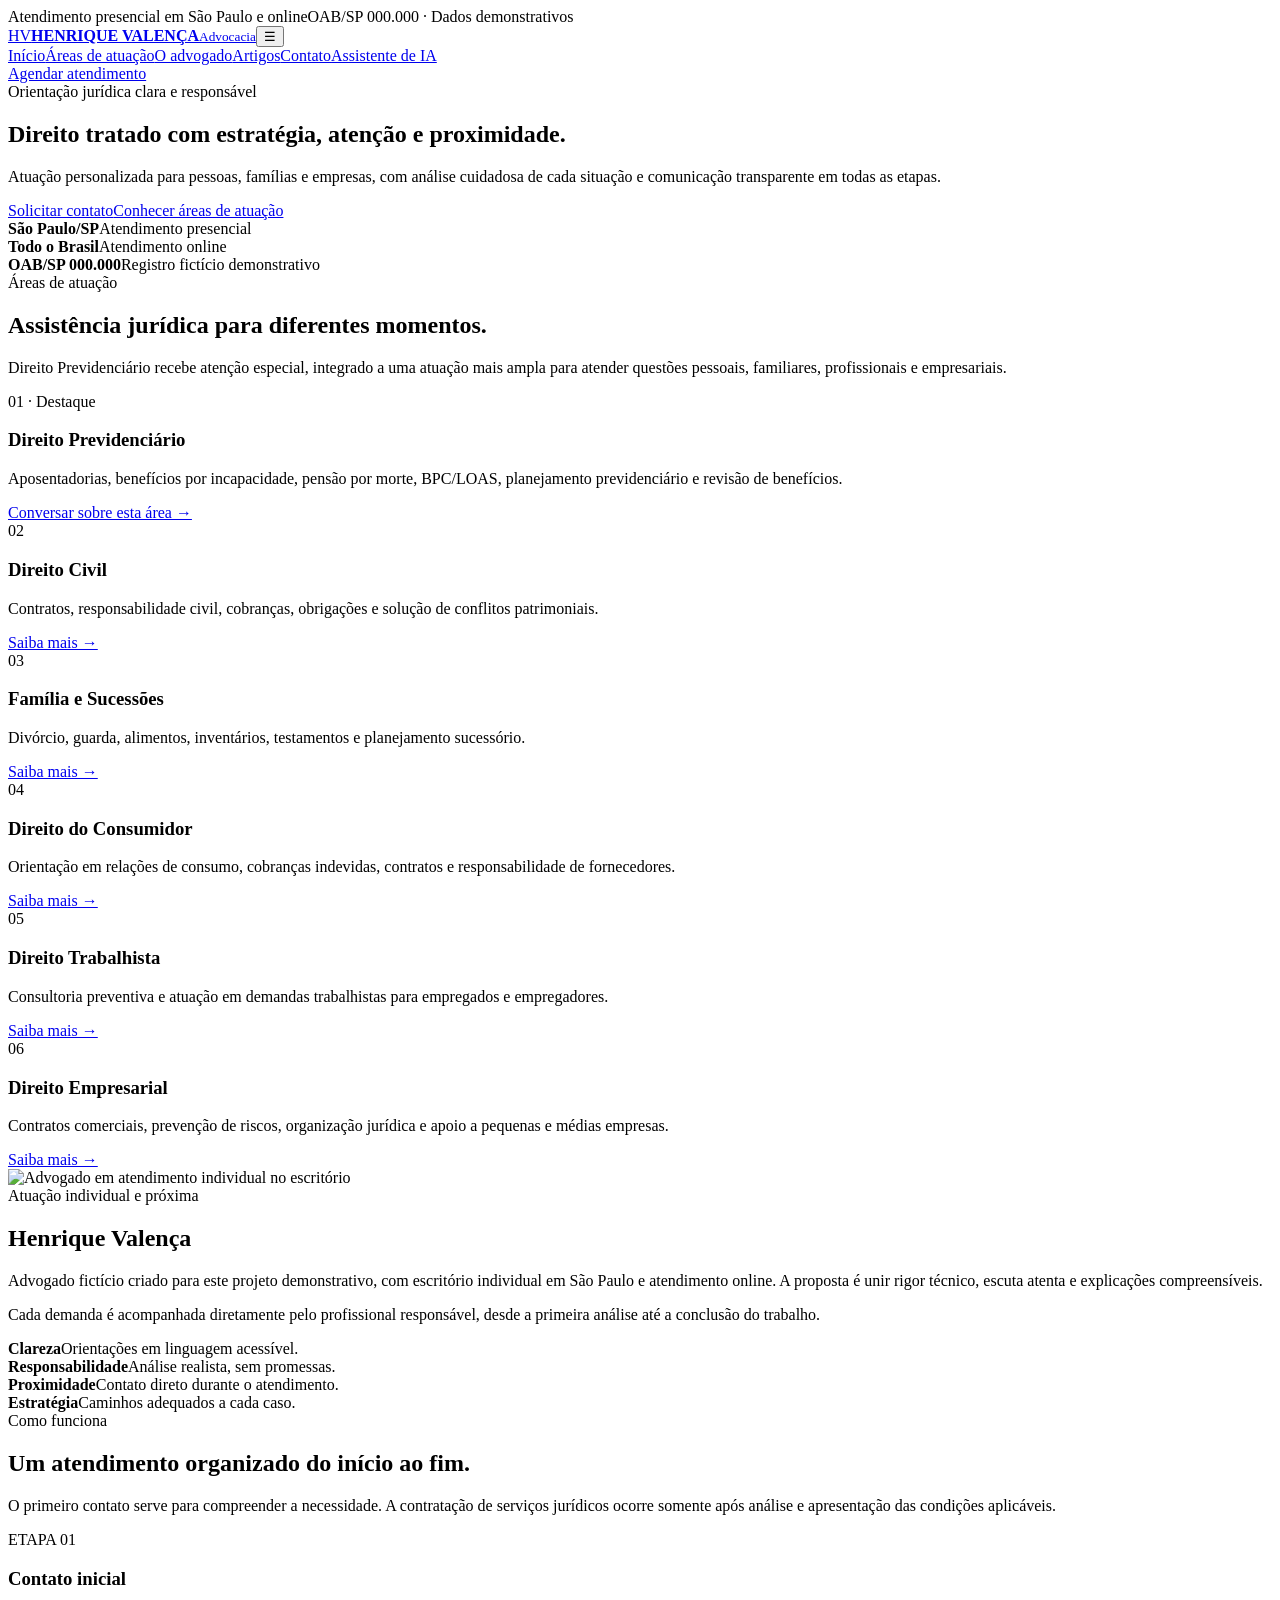
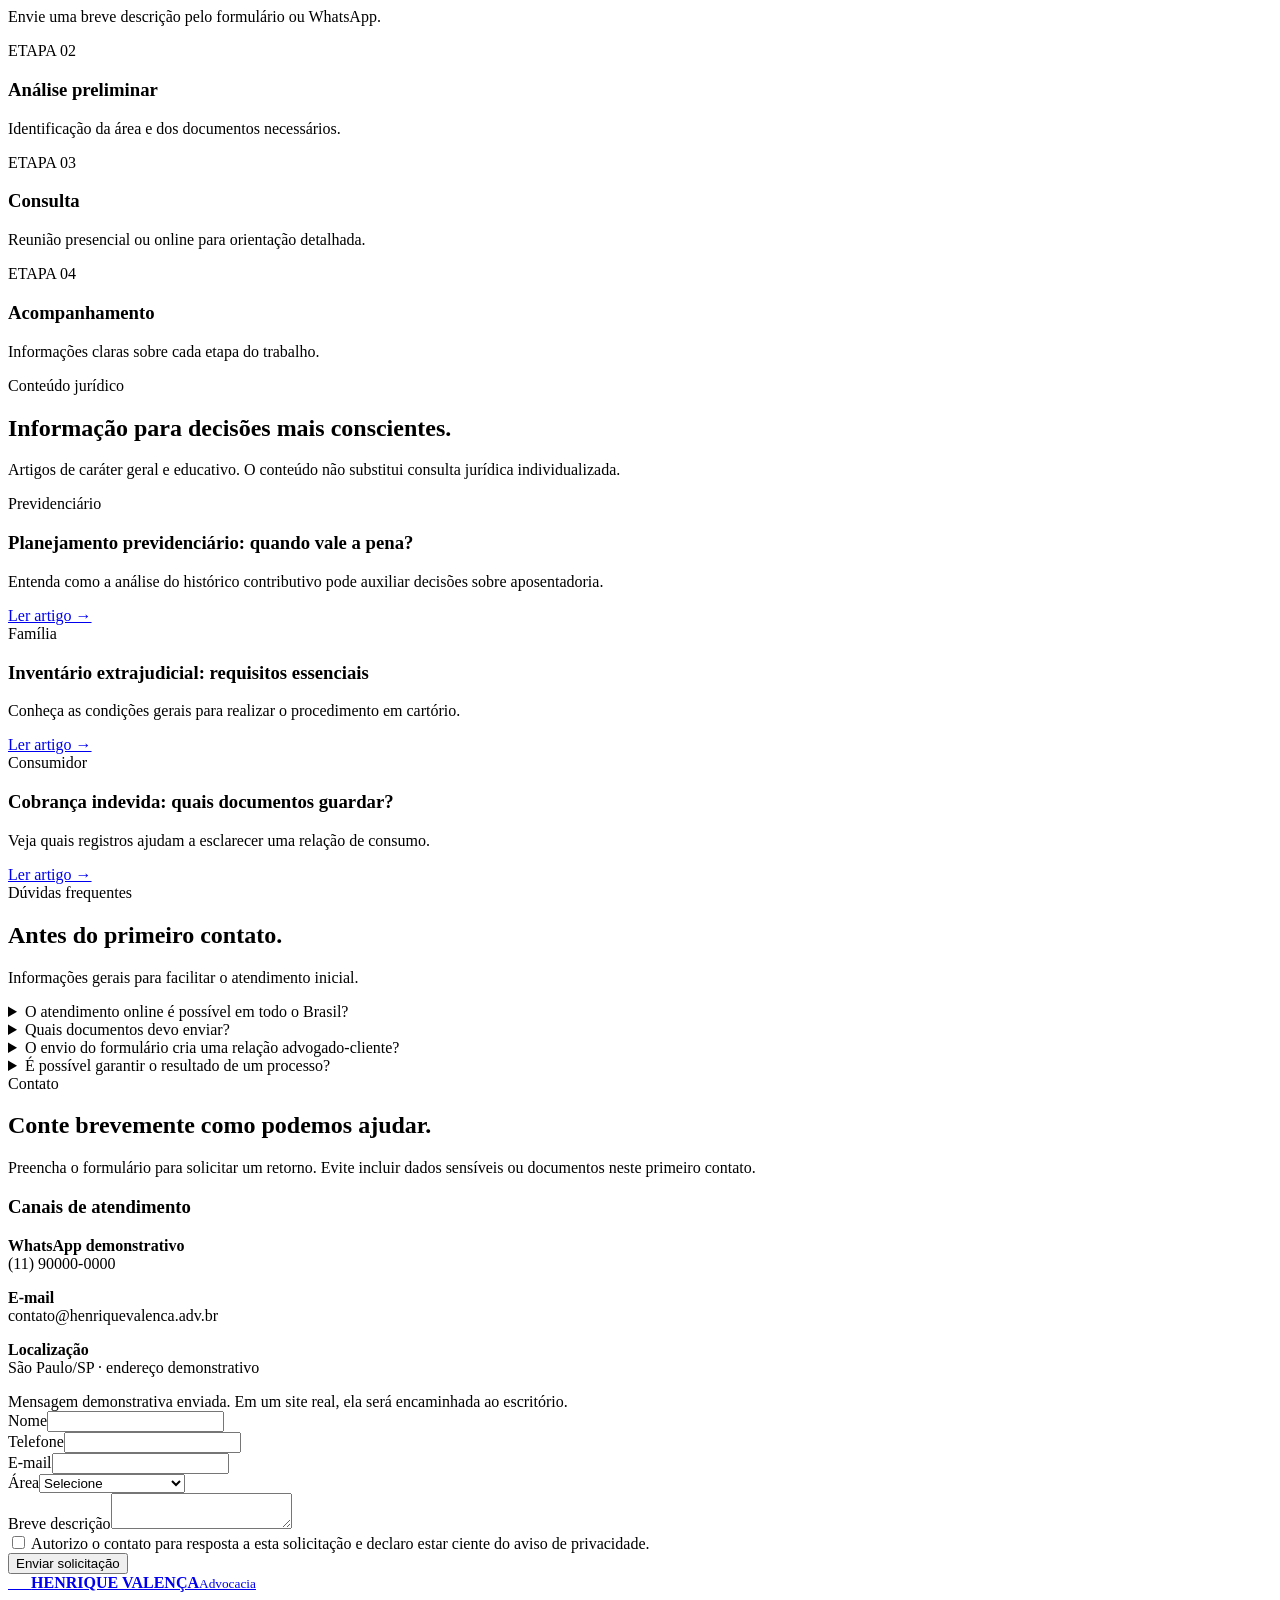
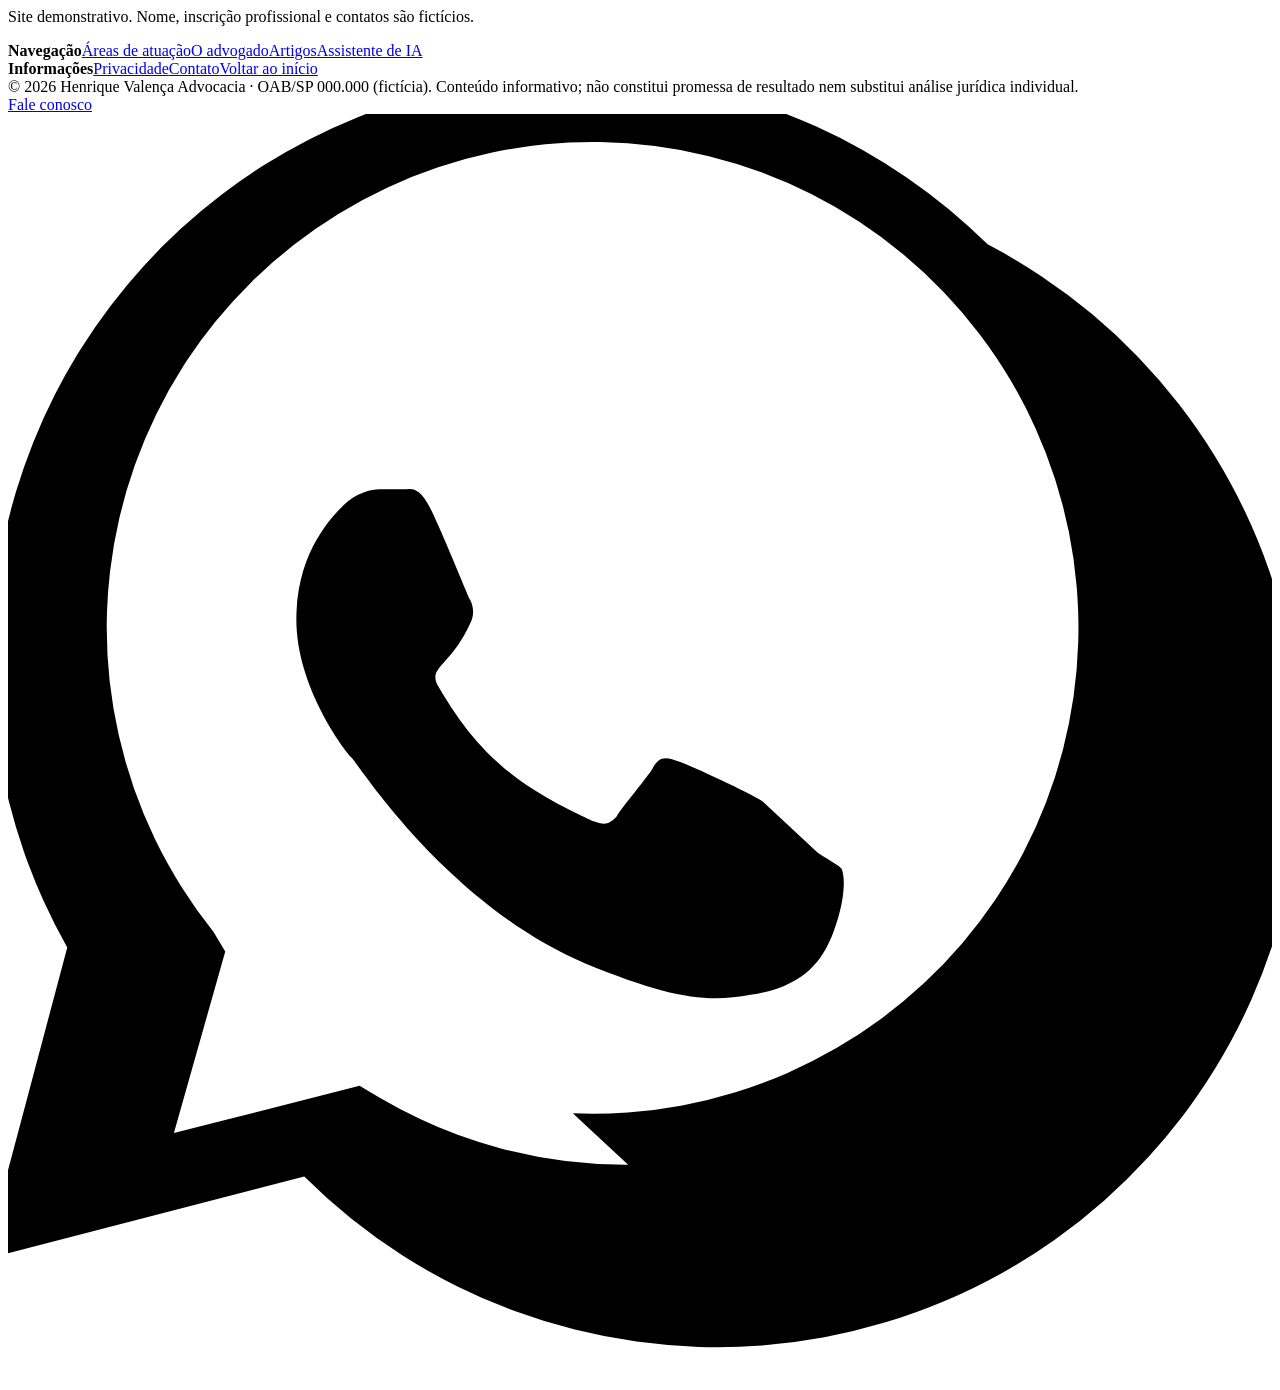
==== index.html @ 2a160c1c "Add complete law firm website" ====
<!doctype html><html lang="pt-BR"><head><meta charset="utf-8"><meta name="viewport" content="width=device-width,initial-scale=1"><title>Henrique Valença | Advocacia em São Paulo</title><meta name="description" content="Atuação jurídica consultiva e contenciosa em Direito Previdenciário, Civil, Família, Consumidor, Trabalhista e Empresarial."><link rel="icon" href="favicon.svg" type="image/svg+xml"><link rel="stylesheet" href="styles.css"></head><body>
<div class="topbar"><div class="container"><span>Atendimento presencial em São Paulo e online</span><span>OAB/SP 000.000 · Dados demonstrativos</span></div></div>
<header class="header"><nav class="nav container" aria-label="Navegação principal"><a class="brand" href="index.html"><span class="mark">HV</span><span><strong>HENRIQUE VALENÇA</strong><small>Advocacia</small></span></a><button class="menu" aria-label="Abrir menu" aria-expanded="false">☰</button><div class="links"><a href="#inicio">Início</a><a href="#atuacao">Áreas de atuação</a><a href="#perfil">O advogado</a><a href="#artigos">Artigos</a><a href="#contato">Contato</a><a href="assistente.html">Assistente de IA</a></div><a class="btn dark" href="#contato">Agendar atendimento</a></nav></header>
<main><section class="hero" id="inicio"><div class="container"><div class="hero-copy"><span class="eyebrow">Orientação jurídica clara e responsável</span><h1>Direito tratado com estratégia, atenção e proximidade.</h1><p>Atuação personalizada para pessoas, famílias e empresas, com análise cuidadosa de cada situação e comunicação transparente em todas as etapas.</p><div class="actions"><a class="btn" href="#contato">Solicitar contato</a><a class="btn outline" href="#atuacao">Conhecer áreas de atuação</a></div><div class="credentials"><div><strong>São Paulo/SP</strong><span>Atendimento presencial</span></div><div><strong>Todo o Brasil</strong><span>Atendimento online</span></div><div><strong>OAB/SP 000.000</strong><span>Registro fictício demonstrativo</span></div></div></div></div></section>
<section id="atuacao"><div class="container"><div class="section-head"><div><span class="eyebrow">Áreas de atuação</span><h2>Assistência jurídica para diferentes momentos.</h2></div><p>Direito Previdenciário recebe atenção especial, integrado a uma atuação mais ampla para atender questões pessoais, familiares, profissionais e empresariais.</p></div><div class="practice-grid">
<article class="practice primary"><span class="num">01 · Destaque</span><h3>Direito Previdenciário</h3><p>Aposentadorias, benefícios por incapacidade, pensão por morte, BPC/LOAS, planejamento previdenciário e revisão de benefícios.</p><a href="#contato">Conversar sobre esta área →</a></article>
<article class="practice"><span class="num">02</span><h3>Direito Civil</h3><p>Contratos, responsabilidade civil, cobranças, obrigações e solução de conflitos patrimoniais.</p><a href="#contato">Saiba mais →</a></article>
<article class="practice"><span class="num">03</span><h3>Família e Sucessões</h3><p>Divórcio, guarda, alimentos, inventários, testamentos e planejamento sucessório.</p><a href="#contato">Saiba mais →</a></article>
<article class="practice"><span class="num">04</span><h3>Direito do Consumidor</h3><p>Orientação em relações de consumo, cobranças indevidas, contratos e responsabilidade de fornecedores.</p><a href="#contato">Saiba mais →</a></article>
<article class="practice"><span class="num">05</span><h3>Direito Trabalhista</h3><p>Consultoria preventiva e atuação em demandas trabalhistas para empregados e empregadores.</p><a href="#contato">Saiba mais →</a></article>
<article class="practice"><span class="num">06</span><h3>Direito Empresarial</h3><p>Contratos comerciais, prevenção de riscos, organização jurídica e apoio a pequenas e médias empresas.</p><a href="#contato">Saiba mais →</a></article></div></div></section>
<section class="about" id="perfil"><div class="container about-grid"><div class="photo-frame"><img src="assets/atendimento.png" alt="Advogado em atendimento individual no escritório"></div><div><span class="eyebrow">Atuação individual e próxima</span><h2>Henrique Valença</h2><p>Advogado fictício criado para este projeto demonstrativo, com escritório individual em São Paulo e atendimento online. A proposta é unir rigor técnico, escuta atenta e explicações compreensíveis.</p><p>Cada demanda é acompanhada diretamente pelo profissional responsável, desde a primeira análise até a conclusão do trabalho.</p><div class="principles"><div><strong>Clareza</strong><span>Orientações em linguagem acessível.</span></div><div><strong>Responsabilidade</strong><span>Análise realista, sem promessas.</span></div><div><strong>Proximidade</strong><span>Contato direto durante o atendimento.</span></div><div><strong>Estratégia</strong><span>Caminhos adequados a cada caso.</span></div></div></div></div></section>
<section class="process"><div class="container"><div class="section-head"><div><span class="eyebrow">Como funciona</span><h2>Um atendimento organizado do início ao fim.</h2></div><p>O primeiro contato serve para compreender a necessidade. A contratação de serviços jurídicos ocorre somente após análise e apresentação das condições aplicáveis.</p></div><div class="steps"><div class="step"><span>ETAPA 01</span><h3>Contato inicial</h3><p>Envie uma breve descrição pelo formulário ou WhatsApp.</p></div><div class="step"><span>ETAPA 02</span><h3>Análise preliminar</h3><p>Identificação da área e dos documentos necessários.</p></div><div class="step"><span>ETAPA 03</span><h3>Consulta</h3><p>Reunião presencial ou online para orientação detalhada.</p></div><div class="step"><span>ETAPA 04</span><h3>Acompanhamento</h3><p>Informações claras sobre cada etapa do trabalho.</p></div></div></div></section>
<section id="artigos"><div class="container"><div class="section-head"><div><span class="eyebrow">Conteúdo jurídico</span><h2>Informação para decisões mais conscientes.</h2></div><p>Artigos de caráter geral e educativo. O conteúdo não substitui consulta jurídica individualizada.</p></div><div class="articles-grid"><article class="article"><span class="tag">Previdenciário</span><h3>Planejamento previdenciário: quando vale a pena?</h3><p>Entenda como a análise do histórico contributivo pode auxiliar decisões sobre aposentadoria.</p><a href="artigos.html#planejamento">Ler artigo →</a></article><article class="article"><span class="tag">Família</span><h3>Inventário extrajudicial: requisitos essenciais</h3><p>Conheça as condições gerais para realizar o procedimento em cartório.</p><a href="artigos.html#inventario">Ler artigo →</a></article><article class="article"><span class="tag">Consumidor</span><h3>Cobrança indevida: quais documentos guardar?</h3><p>Veja quais registros ajudam a esclarecer uma relação de consumo.</p><a href="artigos.html#cobranca">Ler artigo →</a></article></div></div></section>
<section class="faq"><div class="container"><div class="section-head"><div><span class="eyebrow">Dúvidas frequentes</span><h2>Antes do primeiro contato.</h2></div><p>Informações gerais para facilitar o atendimento inicial.</p></div><div class="faq-list"><details><summary>O atendimento online é possível em todo o Brasil?</summary><p>Sim. A consulta pode ocorrer por videoconferência. A viabilidade do atendimento e a documentação necessária são confirmadas no contato inicial.</p></details><details><summary>Quais documentos devo enviar?</summary><p>Depende da área e da situação. Inicialmente, envie apenas uma descrição breve. A lista de documentos será indicada após a triagem.</p></details><details><summary>O envio do formulário cria uma relação advogado-cliente?</summary><p>Não. O formulário é um pedido de contato. A contratação somente ocorre após análise, identificação das partes e formalização específica.</p></details><details><summary>É possível garantir o resultado de um processo?</summary><p>Não. Nenhum resultado pode ser garantido. A atuação jurídica envolve análise técnica e acompanhamento responsável das particularidades de cada caso.</p></details></div></div></section>
<section class="contact" id="contato"><div class="container contact-grid"><div><span class="eyebrow">Contato</span><h2>Conte brevemente como podemos ajudar.</h2><p>Preencha o formulário para solicitar um retorno. Evite incluir dados sensíveis ou documentos neste primeiro contato.</p><div class="contact-info"><h3>Canais de atendimento</h3><p><strong>WhatsApp demonstrativo</strong><br>(11) 90000-0000</p><p><strong>E-mail</strong><br>contato@henriquevalenca.adv.br</p><p><strong>Localização</strong><br>São Paulo/SP · endereço demonstrativo</p></div></div><form class="form" id="contact-form"><div class="success" role="status">Mensagem demonstrativa enviada. Em um site real, ela será encaminhada ao escritório.</div><div class="field"><label for="nome">Nome</label><input id="nome" name="nome" required autocomplete="name"></div><div class="field"><label for="telefone">Telefone</label><input id="telefone" name="telefone" required inputmode="tel" autocomplete="tel"></div><div class="field"><label for="email">E-mail</label><input id="email" type="email" name="email" required autocomplete="email"></div><div class="field"><label for="area">Área</label><select id="area" name="area" required><option value="">Selecione</option><option>Previdenciário</option><option>Civil</option><option>Família e Sucessões</option><option>Consumidor</option><option>Trabalhista</option><option>Empresarial</option><option>Não sei informar</option></select></div><div class="field full"><label for="mensagem">Breve descrição</label><textarea id="mensagem" name="mensagem" required></textarea></div><div class="field full"><label class="consent"><input type="checkbox" required style="width:auto"> Autorizo o contato para resposta a esta solicitação e declaro estar ciente do aviso de privacidade.</label></div><div class="field full"><button class="btn dark" type="submit">Enviar solicitação</button></div></form></div></section></main>
<footer class="footer"><div class="container"><div class="footer-grid"><div><a class="brand" href="index.html"><span class="mark" style="color:white">HV</span><span><strong>HENRIQUE VALENÇA</strong><small>Advocacia</small></span></a><p>Site demonstrativo. Nome, inscrição profissional e contatos são fictícios.</p></div><div><strong>Navegação</strong><a href="#atuacao">Áreas de atuação</a><a href="#perfil">O advogado</a><a href="#artigos">Artigos</a><a href="assistente.html">Assistente de IA</a></div><div><strong>Informações</strong><a href="privacidade.html">Privacidade</a><a href="#contato">Contato</a><a href="#inicio">Voltar ao início</a></div></div><div class="footer-bottom">© 2026 Henrique Valença Advocacia · OAB/SP 000.000 (fictícia). Conteúdo informativo; não constitui promessa de resultado nem substitui análise jurídica individual.</div></div></footer><a class="whatsapp" href="https://wa.me/5511900000000?text=Ol%C3%A1%2C%20gostaria%20de%20solicitar%20um%20contato." target="_blank" rel="noopener" aria-label="Conversar pelo WhatsApp"><span class="whatsapp-tip">Fale conosco</span><svg viewBox="0 0 32 32" aria-hidden="true"><path d="M19.1 17.4c-.3-.2-1.8-.9-2.1-1-.3-.1-.5-.2-.7.2-.2.3-.8 1-.9 1.2-.2.2-.3.2-.6.1-1.7-.8-2.8-1.5-3.9-3.4-.3-.5.3-.5.8-1.6.1-.2.1-.4 0-.6-.1-.2-.7-1.7-1-2.3-.3-.6-.5-.5-.7-.5h-.6c-.2 0-.6.1-.9.4-.3.3-1.2 1.2-1.2 2.9s1.2 3.3 1.4 3.5c.2.2 2.4 3.7 5.9 5.2 2.2.9 3.1 1 4.2.8 1.3-.2 1.8-.8 2.1-1.6.3-.8.3-1.4.2-1.6-.1-.1-.3-.2-.6-.4m-4.8 7.9h0a12.3 12.3 0 0 1-6.3-1.7l-.5-.3-4.7 1.2 1.3-4.6-.3-.5A12.3 12.3 0 1 1 14.3 25.3m10.5-22A14.8 14.8 0 0 0 1.5 21.1L-.6 29l8.1-2.1a14.8 14.8 0 1 0 17.3-23.6"/></svg></a><script src="script.js"></script></body></html>
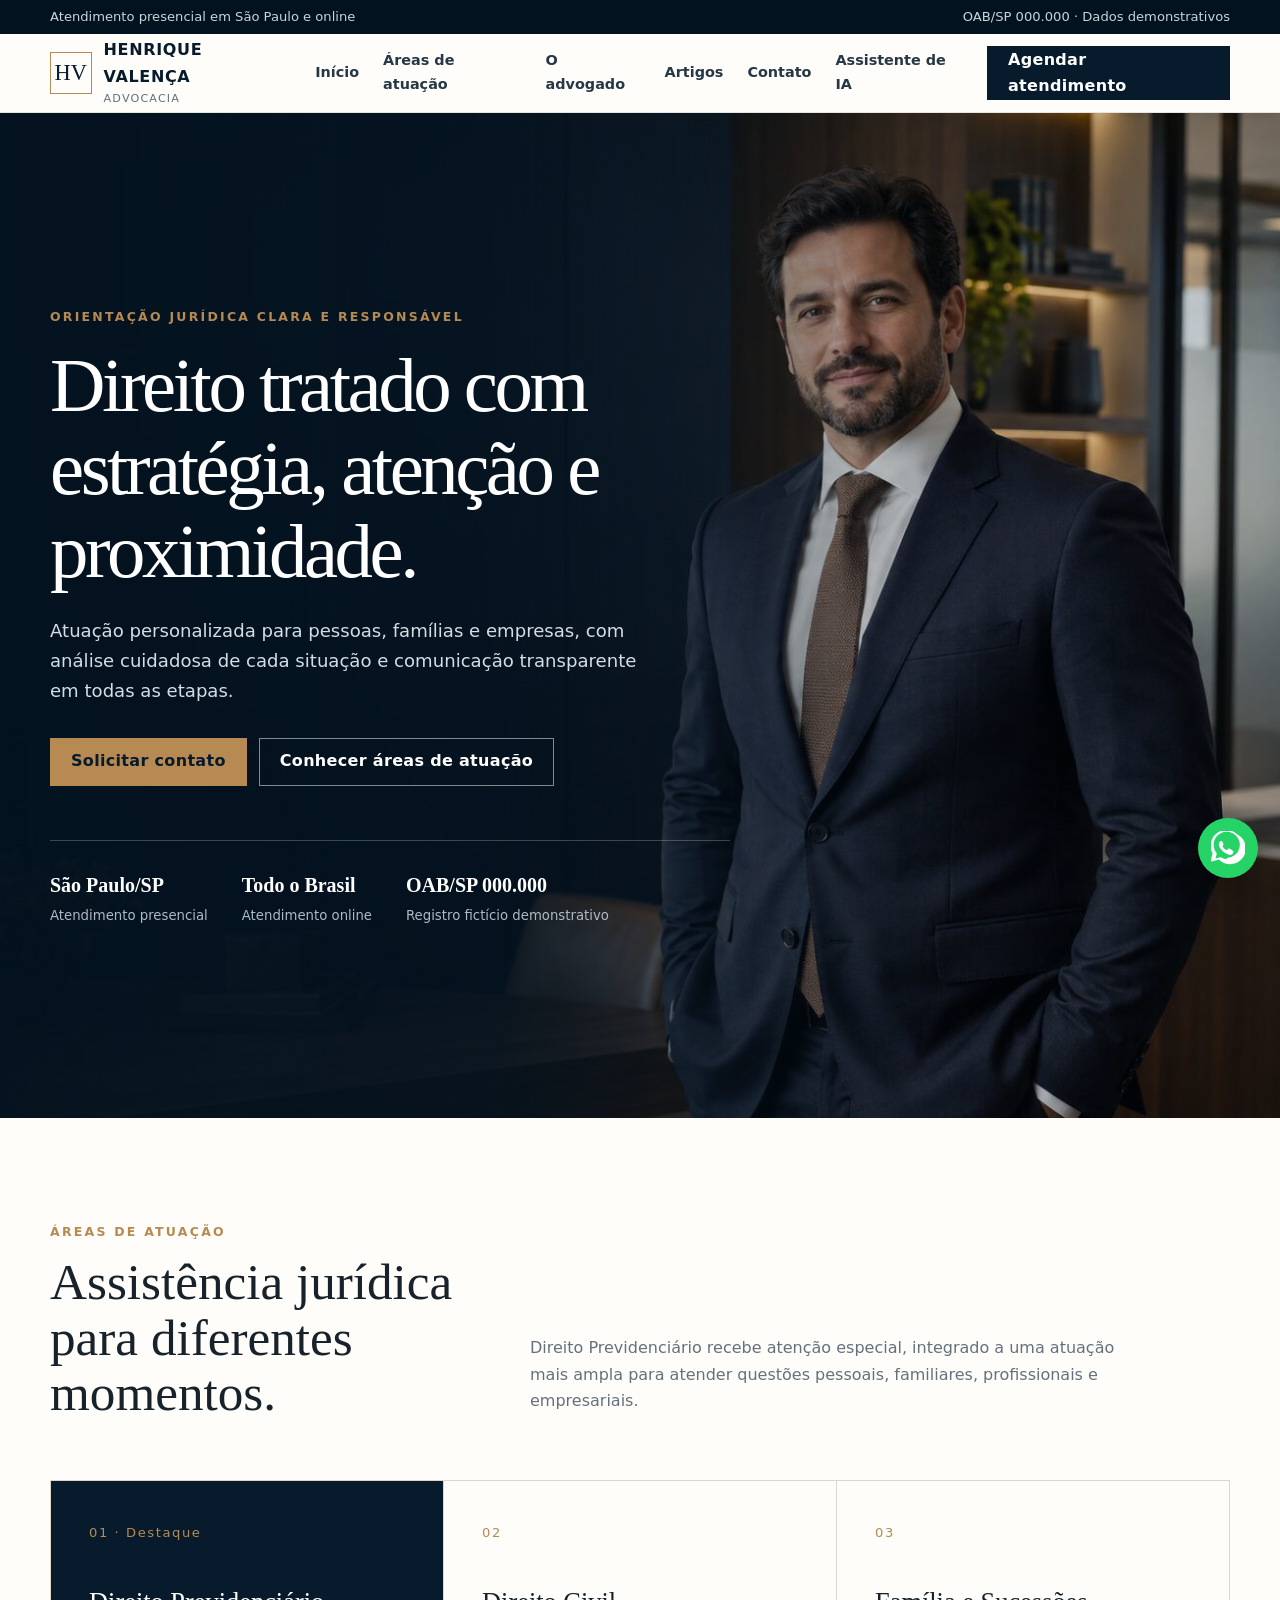
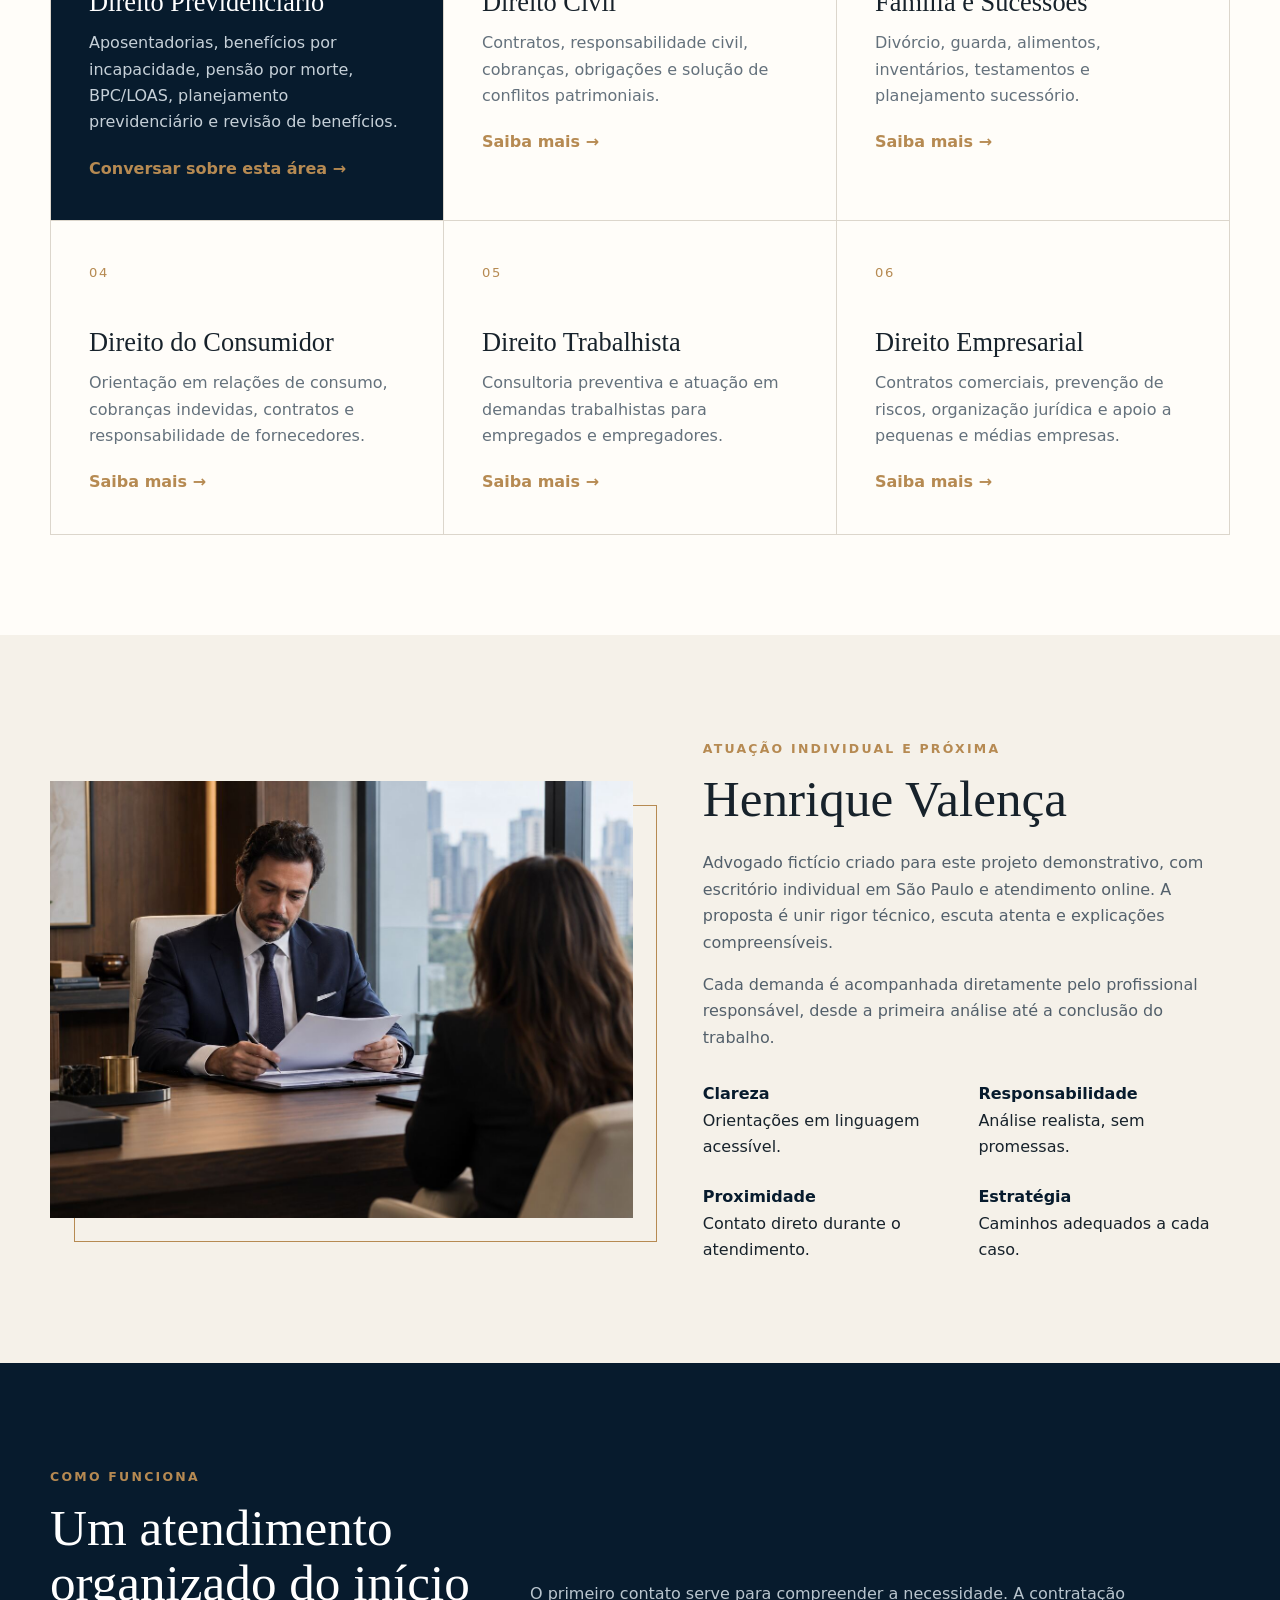
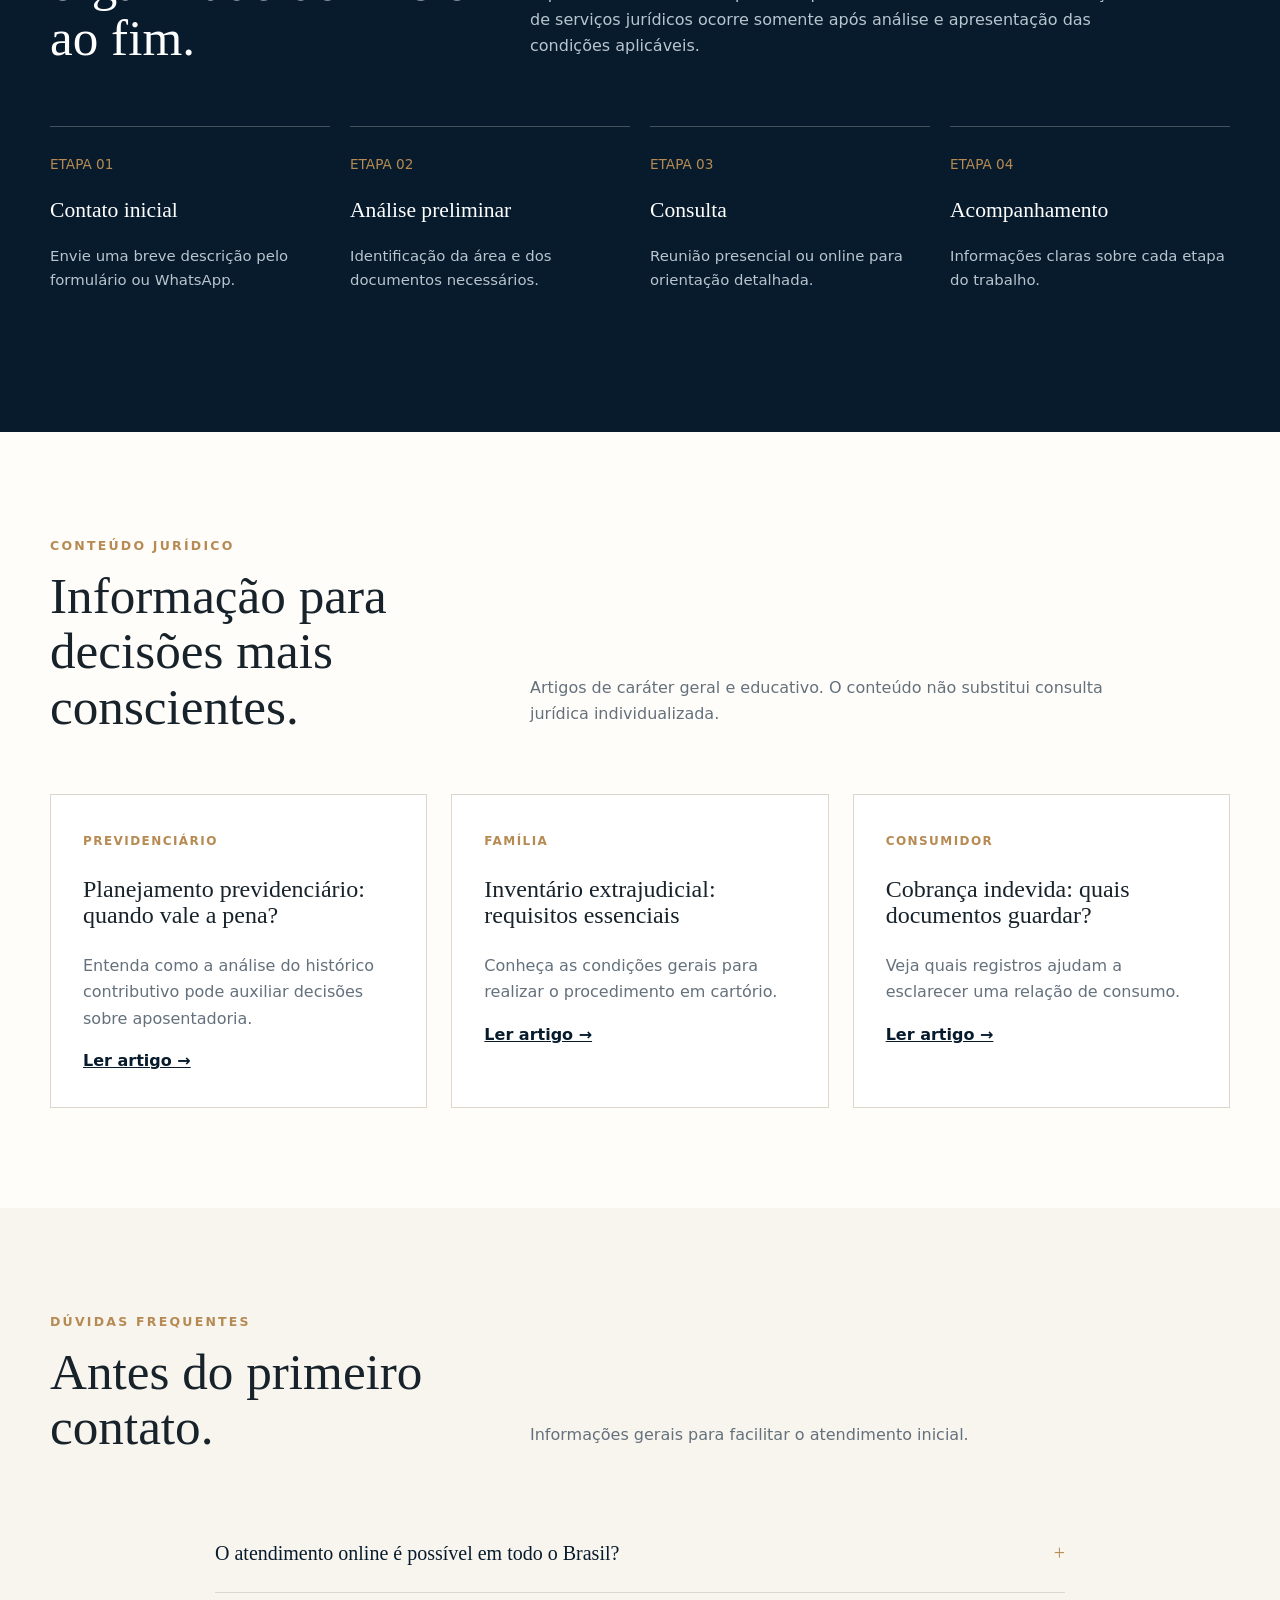
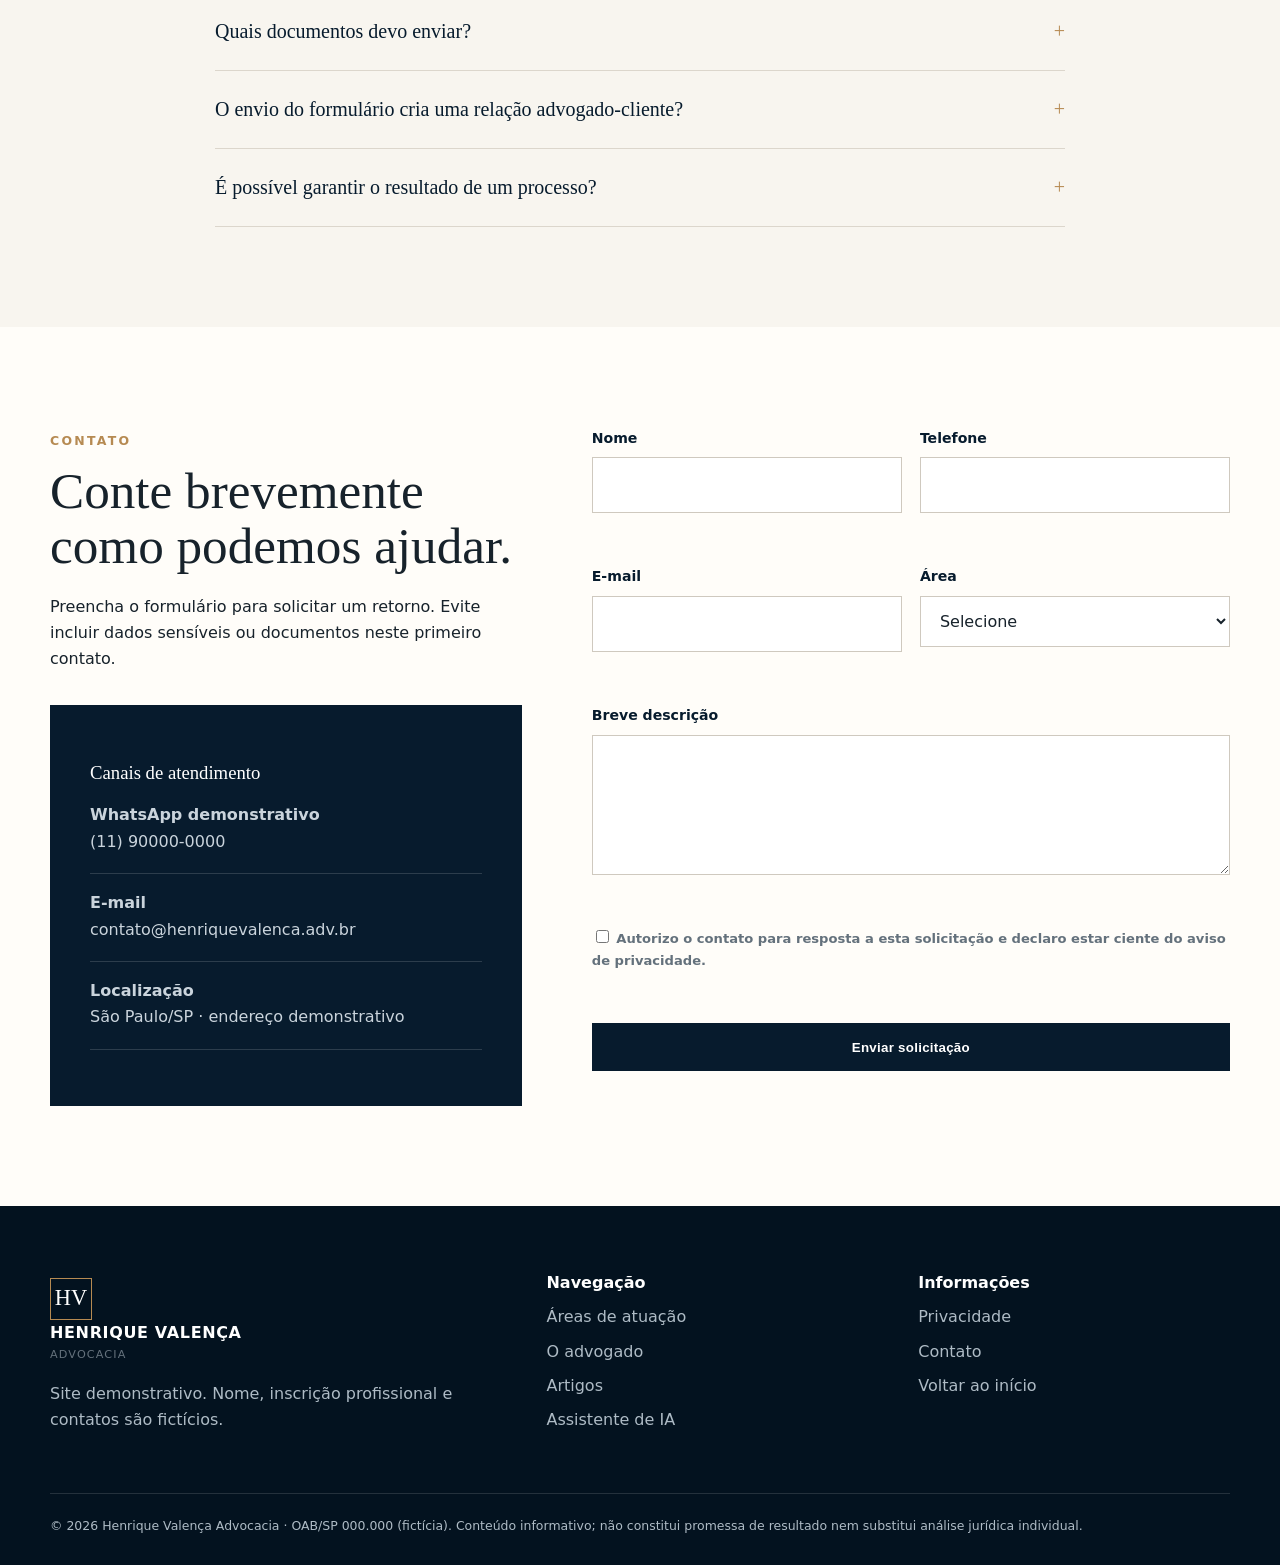
==== commit bb36eabf: "Publish complete Henrique Valença advocacy website" ====
--- a/index.html
+++ b/index.html
@@ -9,7 +9,7 @@
 <article class="practice"><span class="num">04</span><h3>Direito do Consumidor</h3><p>Orientação em relações de consumo, cobranças indevidas, contratos e responsabilidade de fornecedores.</p><a href="#contato">Saiba mais →</a></article>
 <article class="practice"><span class="num">05</span><h3>Direito Trabalhista</h3><p>Consultoria preventiva e atuação em demandas trabalhistas para empregados e empregadores.</p><a href="#contato">Saiba mais →</a></article>
 <article class="practice"><span class="num">06</span><h3>Direito Empresarial</h3><p>Contratos comerciais, prevenção de riscos, organização jurídica e apoio a pequenas e médias empresas.</p><a href="#contato">Saiba mais →</a></article></div></div></section>
-<section class="about" id="perfil"><div class="container about-grid"><div class="photo-frame"><img src="assets/atendimento.png" alt="Advogado em atendimento individual no escritório"></div><div><span class="eyebrow">Atuação individual e próxima</span><h2>Henrique Valença</h2><p>Advogado fictício criado para este projeto demonstrativo, com escritório individual em São Paulo e atendimento online. A proposta é unir rigor técnico, escuta atenta e explicações compreensíveis.</p><p>Cada demanda é acompanhada diretamente pelo profissional responsável, desde a primeira análise até a conclusão do trabalho.</p><div class="principles"><div><strong>Clareza</strong><span>Orientações em linguagem acessível.</span></div><div><strong>Responsabilidade</strong><span>Análise realista, sem promessas.</span></div><div><strong>Proximidade</strong><span>Contato direto durante o atendimento.</span></div><div><strong>Estratégia</strong><span>Caminhos adequados a cada caso.</span></div></div></div></div></section>
+<section class="about" id="perfil"><div class="container about-grid"><div class="photo-frame"><img src="assets/atendimento.jpg" alt="Advogado em atendimento individual no escritório"></div><div><span class="eyebrow">Atuação individual e próxima</span><h2>Henrique Valença</h2><p>Advogado fictício criado para este projeto demonstrativo, com escritório individual em São Paulo e atendimento online. A proposta é unir rigor técnico, escuta atenta e explicações compreensíveis.</p><p>Cada demanda é acompanhada diretamente pelo profissional responsável, desde a primeira análise até a conclusão do trabalho.</p><div class="principles"><div><strong>Clareza</strong><span>Orientações em linguagem acessível.</span></div><div><strong>Responsabilidade</strong><span>Análise realista, sem promessas.</span></div><div><strong>Proximidade</strong><span>Contato direto durante o atendimento.</span></div><div><strong>Estratégia</strong><span>Caminhos adequados a cada caso.</span></div></div></div></div></section>
 <section class="process"><div class="container"><div class="section-head"><div><span class="eyebrow">Como funciona</span><h2>Um atendimento organizado do início ao fim.</h2></div><p>O primeiro contato serve para compreender a necessidade. A contratação de serviços jurídicos ocorre somente após análise e apresentação das condições aplicáveis.</p></div><div class="steps"><div class="step"><span>ETAPA 01</span><h3>Contato inicial</h3><p>Envie uma breve descrição pelo formulário ou WhatsApp.</p></div><div class="step"><span>ETAPA 02</span><h3>Análise preliminar</h3><p>Identificação da área e dos documentos necessários.</p></div><div class="step"><span>ETAPA 03</span><h3>Consulta</h3><p>Reunião presencial ou online para orientação detalhada.</p></div><div class="step"><span>ETAPA 04</span><h3>Acompanhamento</h3><p>Informações claras sobre cada etapa do trabalho.</p></div></div></div></section>
 <section id="artigos"><div class="container"><div class="section-head"><div><span class="eyebrow">Conteúdo jurídico</span><h2>Informação para decisões mais conscientes.</h2></div><p>Artigos de caráter geral e educativo. O conteúdo não substitui consulta jurídica individualizada.</p></div><div class="articles-grid"><article class="article"><span class="tag">Previdenciário</span><h3>Planejamento previdenciário: quando vale a pena?</h3><p>Entenda como a análise do histórico contributivo pode auxiliar decisões sobre aposentadoria.</p><a href="artigos.html#planejamento">Ler artigo →</a></article><article class="article"><span class="tag">Família</span><h3>Inventário extrajudicial: requisitos essenciais</h3><p>Conheça as condições gerais para realizar o procedimento em cartório.</p><a href="artigos.html#inventario">Ler artigo →</a></article><article class="article"><span class="tag">Consumidor</span><h3>Cobrança indevida: quais documentos guardar?</h3><p>Veja quais registros ajudam a esclarecer uma relação de consumo.</p><a href="artigos.html#cobranca">Ler artigo →</a></article></div></div></section>
 <section class="faq"><div class="container"><div class="section-head"><div><span class="eyebrow">Dúvidas frequentes</span><h2>Antes do primeiro contato.</h2></div><p>Informações gerais para facilitar o atendimento inicial.</p></div><div class="faq-list"><details><summary>O atendimento online é possível em todo o Brasil?</summary><p>Sim. A consulta pode ocorrer por videoconferência. A viabilidade do atendimento e a documentação necessária são confirmadas no contato inicial.</p></details><details><summary>Quais documentos devo enviar?</summary><p>Depende da área e da situação. Inicialmente, envie apenas uma descrição breve. A lista de documentos será indicada após a triagem.</p></details><details><summary>O envio do formulário cria uma relação advogado-cliente?</summary><p>Não. O formulário é um pedido de contato. A contratação somente ocorre após análise, identificação das partes e formalização específica.</p></details><details><summary>É possível garantir o resultado de um processo?</summary><p>Não. Nenhum resultado pode ser garantido. A atuação jurídica envolve análise técnica e acompanhamento responsável das particularidades de cada caso.</p></details></div></div></section>
--- a/styles.css
+++ b/styles.css
@@ -0,0 +1,13 @@
+:root{--navy:#071b2d;--navy2:#0d2c44;--ivory:#f5f1e9;--paper:#fffdf9;--bronze:#b68a52;--ink:#17222b;--muted:#64717c;--line:#dcd6cc;--white:#fff;--shadow:0 24px 70px rgba(7,27,45,.14);font-family:Inter,system-ui,-apple-system,"Segoe UI",sans-serif;color:var(--ink);background:var(--paper)}
+*{box-sizing:border-box}html{scroll-behavior:smooth}body{margin:0;background:var(--paper);font-size:16px;line-height:1.65}a{color:inherit}img{max-width:100%;display:block}.container{width:min(1180px,calc(100% - 40px));margin:auto}.serif,h1,h2,h3{font-family:Georgia,"Times New Roman",serif;font-weight:500;line-height:1.08}.eyebrow{font-size:.78rem;letter-spacing:.18em;text-transform:uppercase;font-weight:700;color:var(--bronze)}
+.topbar{background:#03121f;color:#cad3da;font-size:.82rem}.topbar .container{min-height:34px;display:flex;justify-content:space-between;align-items:center;gap:20px}.header{position:sticky;top:0;z-index:20;background:rgba(255,253,249,.96);backdrop-filter:blur(16px);border-bottom:1px solid rgba(7,27,45,.1)}.nav{min-height:78px;display:flex;align-items:center;justify-content:space-between;gap:22px}.brand{text-decoration:none;display:flex;align-items:center;gap:12px}.mark{width:42px;height:42px;border:1px solid var(--bronze);display:grid;place-items:center;color:var(--navy);font-family:Georgia;font-size:1.4rem}.brand strong{display:block;color:var(--navy);letter-spacing:.04em}.brand small{display:block;color:var(--muted);font-size:.7rem;letter-spacing:.1em;text-transform:uppercase}.links{display:flex;align-items:center;gap:24px}.links a{text-decoration:none;font-size:.9rem;font-weight:650;color:#263746}.links a:hover{color:var(--bronze)}.menu{display:none;background:none;border:1px solid var(--line);padding:9px 12px;font-size:1.1rem}.btn{display:inline-flex;align-items:center;justify-content:center;gap:8px;min-height:48px;padding:0 20px;border:1px solid var(--bronze);background:var(--bronze);color:#071b2d;text-decoration:none;font-weight:750;letter-spacing:.02em;cursor:pointer}.btn.outline{background:transparent;color:var(--white);border-color:rgba(255,255,255,.5)}.btn.dark{background:var(--navy);color:white;border-color:var(--navy)}
+.hero{min-height:680px;background:linear-gradient(90deg,rgba(3,18,31,.98) 0%,rgba(3,18,31,.88) 38%,rgba(3,18,31,.18) 72%),url('assets/henrique-hero.jpg') center/cover;color:white;display:flex;align-items:center}.hero-copy{max-width:680px;padding:90px 0}.hero h1{font-size:clamp(2.7rem,6vw,5.25rem);margin:16px 0 22px;letter-spacing:-.045em}.hero p{max-width:590px;color:#d4dde4;font-size:1.13rem}.actions{display:flex;gap:12px;flex-wrap:wrap;margin-top:32px}.credentials{display:flex;gap:34px;flex-wrap:wrap;margin-top:54px;padding-top:28px;border-top:1px solid rgba(255,255,255,.22)}.credentials strong{display:block;font-family:Georgia;font-size:1.25rem}.credentials span{color:#aebbc5;font-size:.83rem}
+section{padding:100px 0}.section-head{display:grid;grid-template-columns:.75fr 1.25fr;gap:60px;align-items:end;margin-bottom:50px}.section-head h2{font-size:clamp(2.1rem,4vw,3.7rem);margin:10px 0}.section-head p{color:var(--muted);max-width:600px}.practice-grid{display:grid;grid-template-columns:repeat(3,1fr);gap:1px;background:var(--line);border:1px solid var(--line)}.practice{background:var(--paper);padding:38px;min-height:280px;transition:.25s}.practice:hover{background:white;transform:translateY(-3px);box-shadow:var(--shadow);z-index:1}.practice.primary{background:var(--navy);color:white}.practice .num{color:var(--bronze);font-size:.82rem;letter-spacing:.12em}.practice h3{font-size:1.65rem;margin:42px 0 14px}.practice p{color:var(--muted);margin:0}.practice.primary p{color:#c6d0d8}.practice a{display:inline-block;margin-top:20px;color:var(--bronze);font-weight:700;text-decoration:none}
+.about{background:var(--ivory)}.about-grid{display:grid;grid-template-columns:1.05fr .95fr;gap:70px;align-items:center}.photo-frame{position:relative}.photo-frame:after{content:"";position:absolute;inset:24px -24px -24px 24px;border:1px solid var(--bronze);z-index:0}.photo-frame img{position:relative;z-index:1;aspect-ratio:4/3;object-fit:cover}.about h2{font-size:clamp(2.2rem,4vw,3.8rem);margin:10px 0 24px}.about p{color:#53606b}.principles{display:grid;grid-template-columns:1fr 1fr;gap:24px;margin-top:30px}.principles strong{display:block;color:var(--navy)}
+.process{background:var(--navy);color:white}.process .section-head p{color:#b9c5ce}.steps{display:grid;grid-template-columns:repeat(4,1fr);gap:20px}.step{border-top:1px solid rgba(255,255,255,.24);padding:24px 0}.step span{color:var(--bronze);font-size:.85rem}.step h3{font-size:1.35rem}.step p{color:#b9c5ce;font-size:.93rem}
+.articles-grid{display:grid;grid-template-columns:repeat(3,1fr);gap:24px}.article{border:1px solid var(--line);padding:32px;background:white}.article .tag{font-size:.75rem;text-transform:uppercase;letter-spacing:.12em;color:var(--bronze);font-weight:700}.article h3{font-size:1.5rem}.article p{color:var(--muted)}.article a{font-weight:700;color:var(--navy)}
+.faq{background:#f8f5ef}.faq-list{max-width:850px;margin:0 auto}.faq details{border-bottom:1px solid var(--line);padding:22px 0}.faq summary{cursor:pointer;font-family:Georgia;font-size:1.25rem;color:var(--navy);list-style:none;display:flex;justify-content:space-between}.faq summary:after{content:"+";color:var(--bronze)}.faq details[open] summary:after{content:"−"}.faq details p{color:var(--muted);padding-right:40px}
+.contact{background:var(--paper)}.contact-grid{display:grid;grid-template-columns:.85fr 1.15fr;gap:70px}.contact h2{font-size:clamp(2.2rem,4vw,3.6rem);margin:10px 0 20px}.contact-info{background:var(--navy);color:white;padding:40px;margin-top:32px}.contact-info p{color:#cad4dc;border-bottom:1px solid rgba(255,255,255,.15);padding-bottom:18px}.form{display:grid;grid-template-columns:1fr 1fr;gap:18px}.field{display:flex;flex-direction:column;gap:7px}.field.full{grid-column:1/-1}label{font-size:.88rem;font-weight:700;color:var(--navy)}input,select,textarea{width:100%;border:1px solid #cfc9bf;background:white;padding:14px 15px;font:inherit;color:var(--ink);border-radius:0}textarea{min-height:140px;resize:vertical}.consent{font-size:.82rem;color:var(--muted)}.success{display:none;padding:14px;background:#e8f3ea;color:#184d27;border:1px solid #b6d5bc}.success.show{display:block}
+.footer{background:#03121f;color:#aebbc5;padding:64px 0 28px}.footer-grid{display:grid;grid-template-columns:1.4fr 1fr 1fr;gap:60px}.footer h3,.footer strong{color:white}.footer a{display:block;color:#aebbc5;text-decoration:none;margin:8px 0}.footer-bottom{border-top:1px solid rgba(255,255,255,.13);margin-top:44px;padding-top:22px;font-size:.78rem}.whatsapp{position:fixed;right:22px;bottom:22px;z-index:30;width:60px;height:60px;border-radius:50%;display:grid;place-items:center;background:#25d366;color:white;text-decoration:none;box-shadow:0 10px 28px rgba(0,0,0,.28);transition:transform .2s,box-shadow .2s}.whatsapp:hover,.whatsapp:focus-visible{transform:scale(1.08);box-shadow:0 14px 34px rgba(0,0,0,.34)}.whatsapp svg{width:34px;height:34px;fill:currentColor}.whatsapp-tip{position:absolute;right:70px;white-space:nowrap;background:#fff;color:#25323b;padding:7px 11px;border-radius:5px;font-size:.78rem;font-weight:700;box-shadow:0 5px 18px rgba(0,0,0,.18);opacity:0;transform:translateX(6px);pointer-events:none;transition:.2s}.whatsapp:hover .whatsapp-tip,.whatsapp:focus-visible .whatsapp-tip{opacity:1;transform:none}.inner-hero{background:var(--navy);color:white;padding:100px 0}.inner-hero h1{font-size:clamp(2.6rem,5vw,4.8rem);margin:12px 0}.construction{min-height:55vh;display:grid;place-items:center;text-align:center}.construction .box{max-width:760px;border:1px solid var(--line);padding:70px 40px;box-shadow:var(--shadow)}.construction h1{font-size:clamp(2.3rem,5vw,4rem);color:var(--navy)}
+@media(max-width:900px){.links{display:none;position:absolute;left:0;right:0;top:78px;background:var(--paper);padding:24px;flex-direction:column;align-items:flex-start;border-bottom:1px solid var(--line)}.links.open{display:flex}.menu{display:block}.nav>.btn{display:none}.hero{min-height:640px;background-position:60% center}.section-head,.about-grid,.contact-grid{grid-template-columns:1fr;gap:30px}.practice-grid{grid-template-columns:1fr 1fr}.steps{grid-template-columns:1fr 1fr}.articles-grid{grid-template-columns:1fr}.photo-frame:after{display:none}}
+@media(max-width:620px){.topbar{display:none}.container{width:min(100% - 28px,1180px)}.hero{background:linear-gradient(90deg,rgba(3,18,31,.97),rgba(3,18,31,.55)),url('assets/henrique-hero.jpg') 68% center/cover}.hero-copy{padding:72px 0}.hero h1{font-size:2.75rem}.credentials{gap:20px}.practice-grid,.steps,.principles,.form,.footer-grid{grid-template-columns:1fr}.field.full{grid-column:auto}section{padding:72px 0}.footer-grid{gap:28px}}
